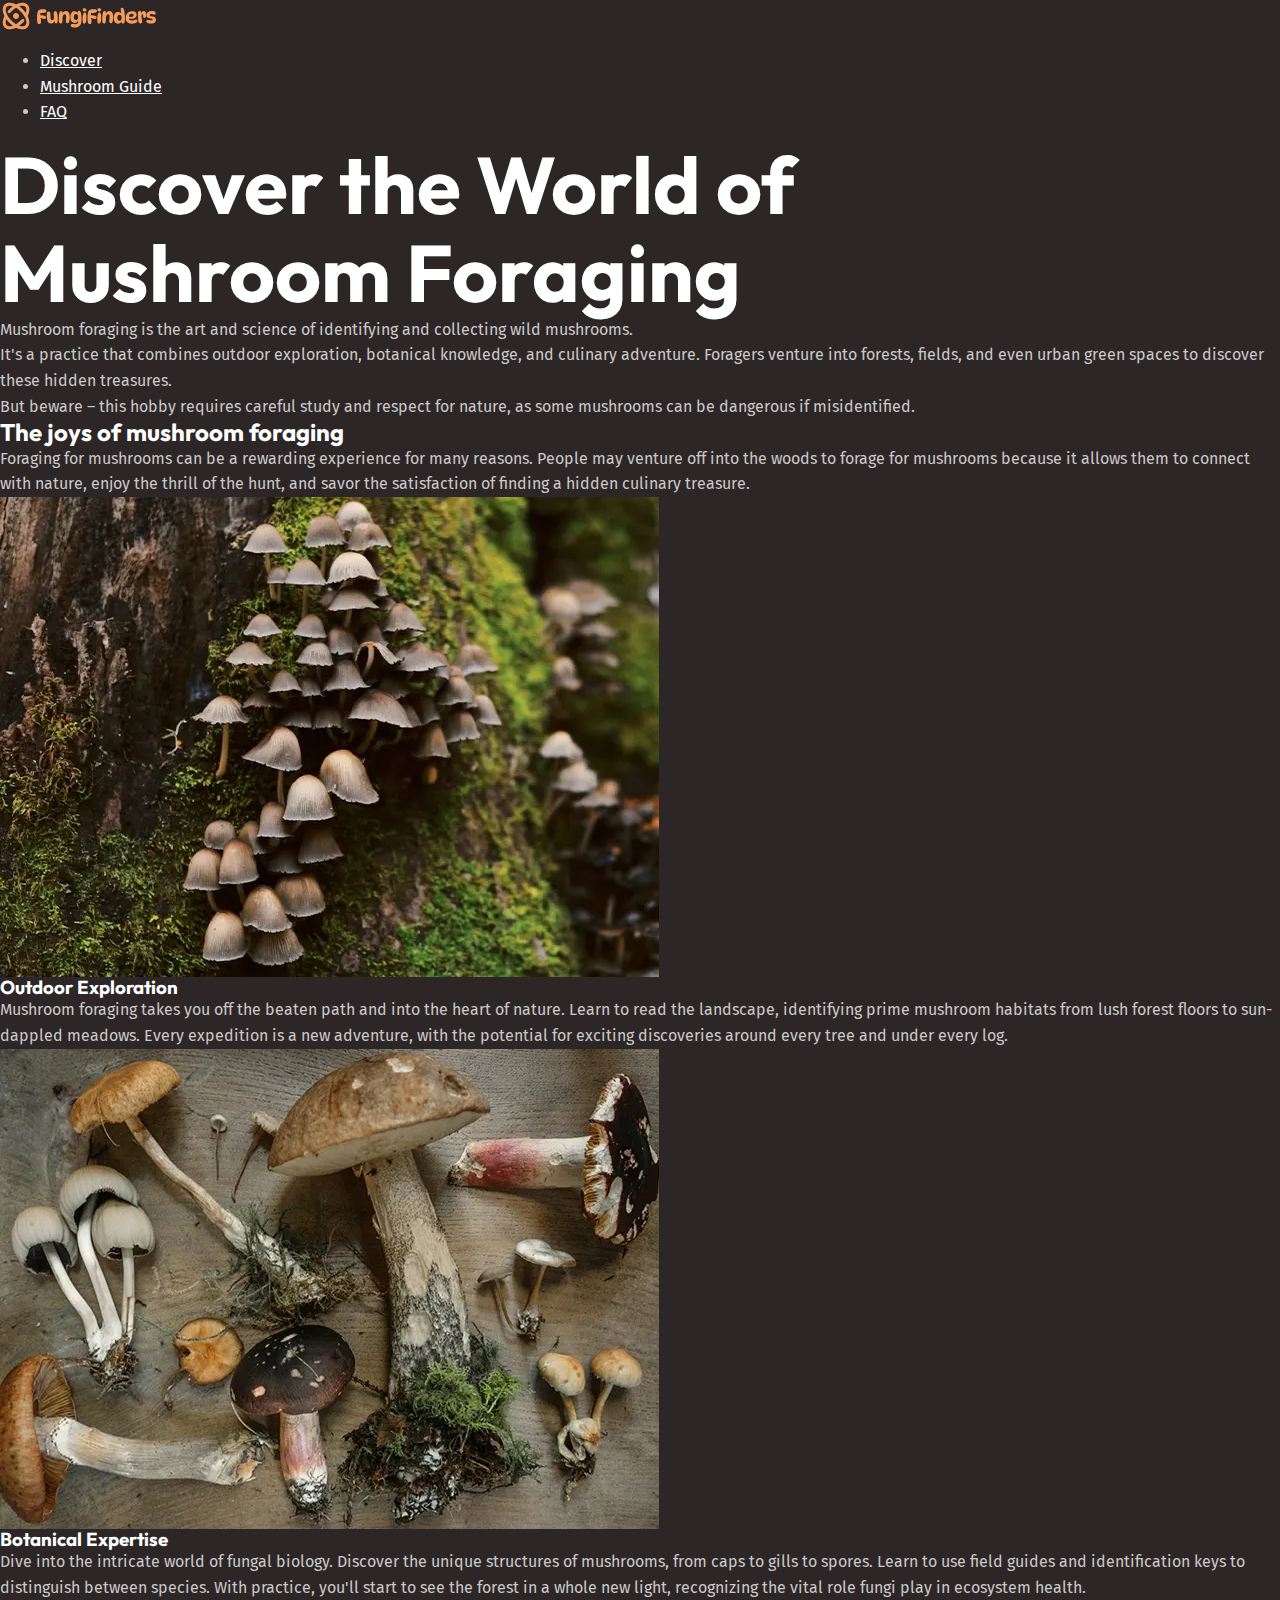
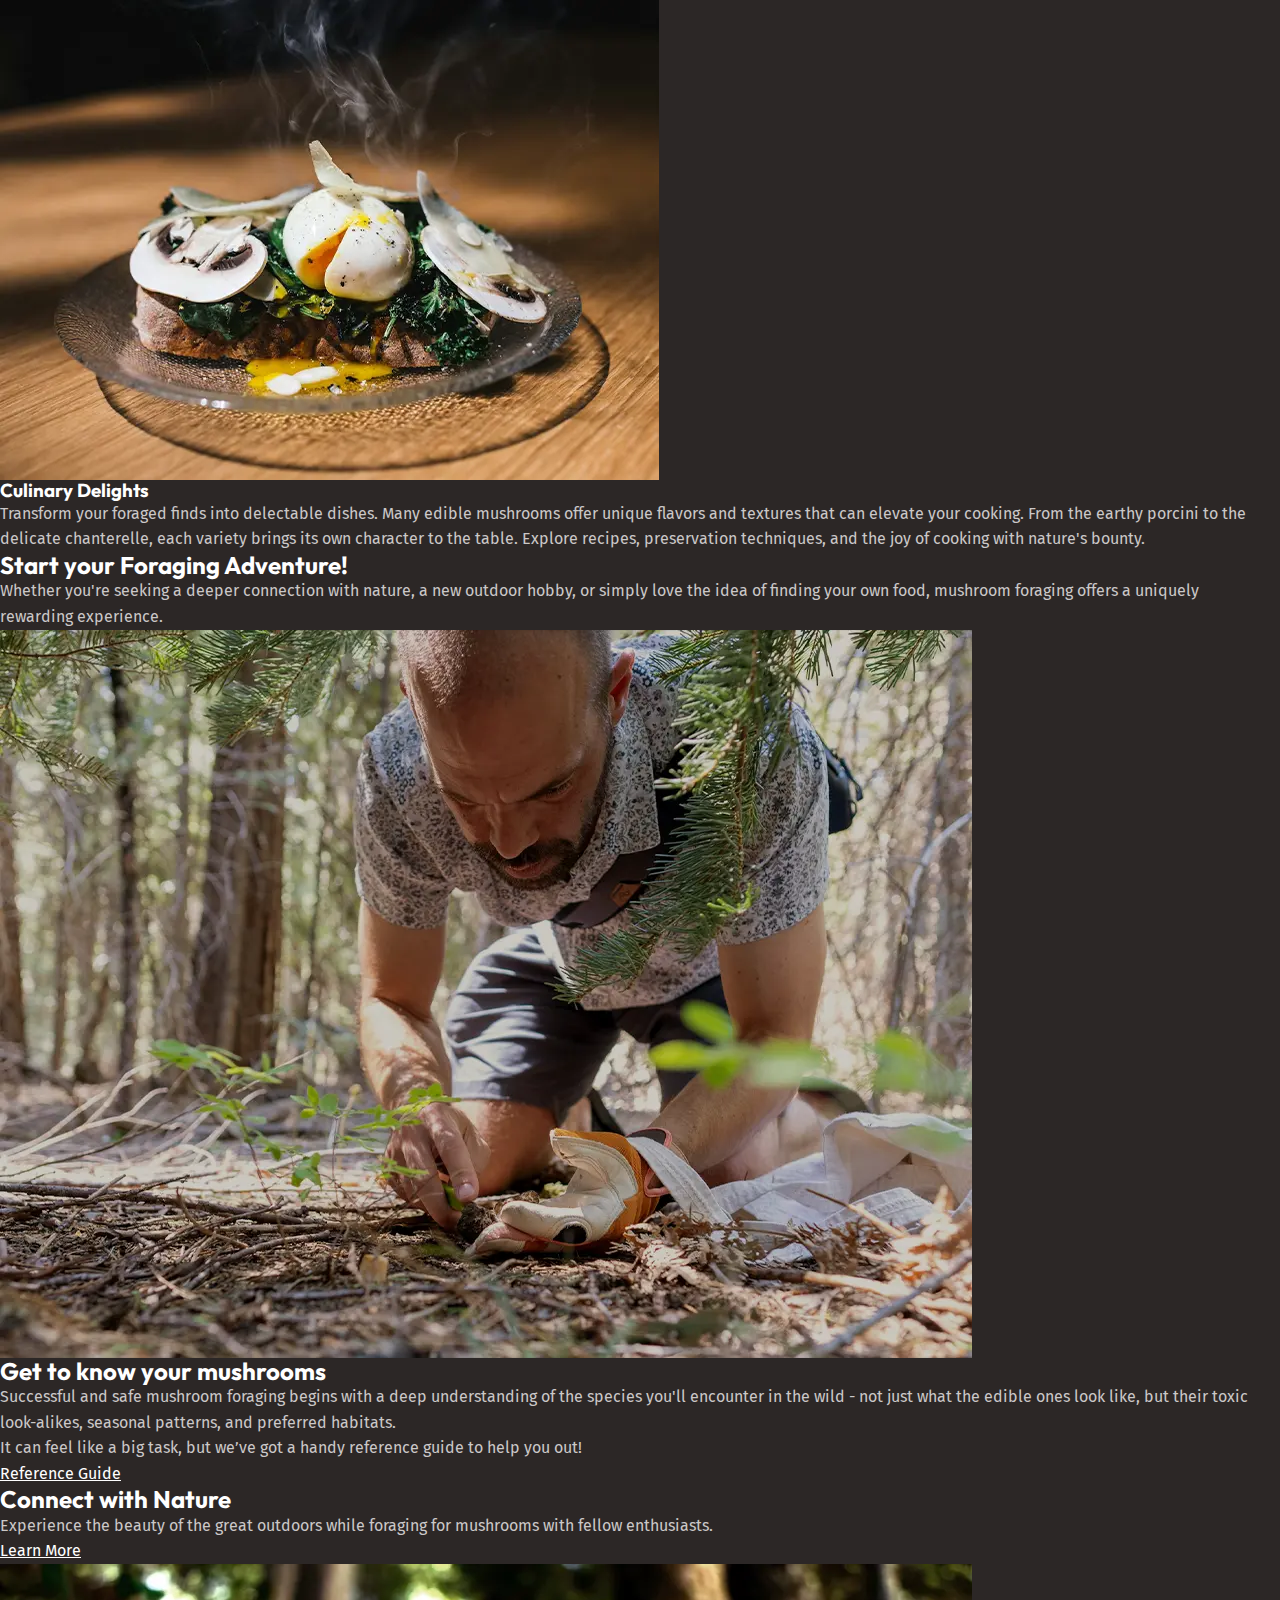
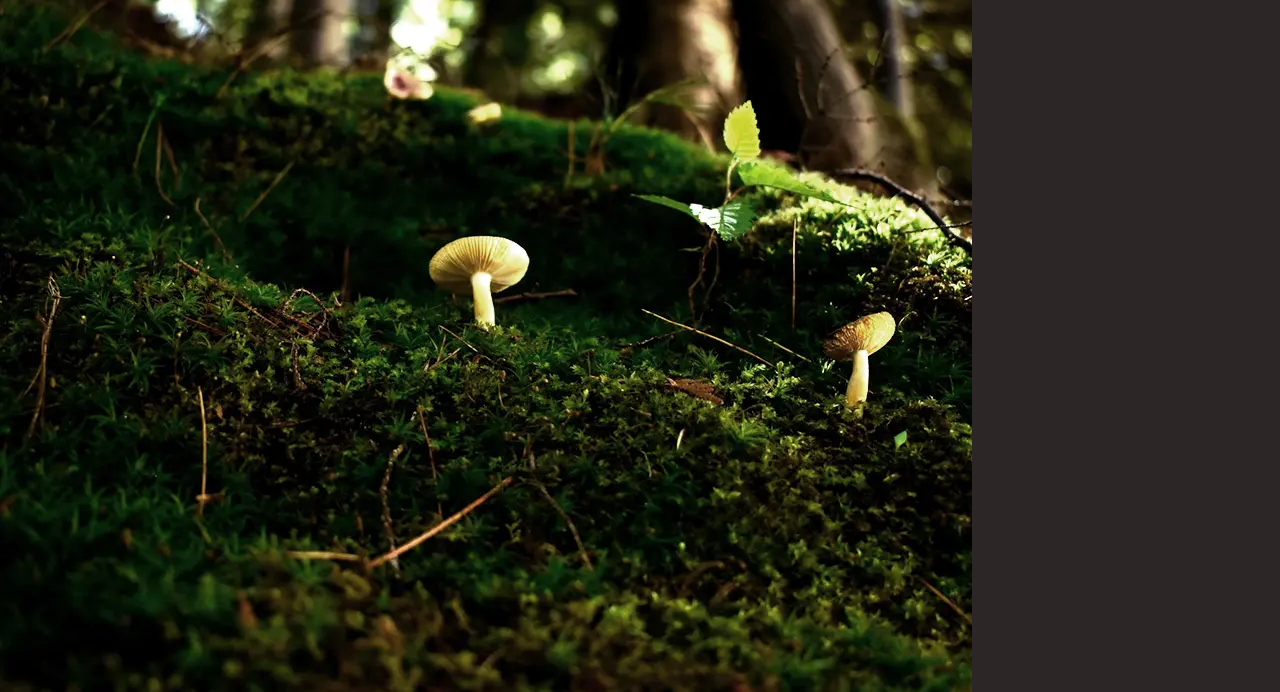
==== index.html @ eaf08861 "Finished the html for the landing page" ====
<!DOCTYPE html>
<html lang="en">
  <head>
    <meta charset="UTF-8" />
    <meta name="viewport" content="width=device-width, initial-scale=1.0" />
    <link rel="stylesheet" href="/style.css" />
    <link rel="preconnect" href="https://fonts.googleapis.com" />
    <link rel="preconnect" href="https://fonts.gstatic.com" crossorigin />
    <link
      href="https://fonts.googleapis.com/css2?family=Fira+Sans:wght@400;700&family=Outfit:wght@100..900&display=swap"
      rel="stylesheet"
    />
    <title>Fungi Finders</title>
  </head>
  <body>
    <header class="primary-header"></header>
    <img src="/assets/fungi-finders.svg" alt="" />
    <nav class="primary-nav">
      <ul>
        <li><a href="/">Discover</a></li>
        <li><a href="#">Mushroom Guide</a></li>
        <li><a href="#">FAQ</a></li>
      </ul>
    </nav>

    <main>
      <section class="hero">
        <h1>Discover the World of Mushroom Foraging</h1>
        <p>
          Mushroom foraging is the art and science of identifying and collecting
          wild mushrooms.
        </p>
        <p>
          It's a practice that combines outdoor exploration, botanical
          knowledge, and culinary adventure. Foragers venture into forests,
          fields, and even urban green spaces to discover these hidden
          treasures.
        </p>
        <p>
          But beware – this hobby requires careful study and respect for nature,
          as some mushrooms can be dangerous if misidentified.
        </p>
      </section>

      <section>
        <h2>The joys of mushroom foraging</h2>
        <p>
          Foraging for mushrooms can be a rewarding experience for many reasons.
          People may venture off into the woods to forage for mushrooms because
          it allows them to connect with nature, enjoy the thrill of the hunt,
          and savor the satisfaction of finding a hidden culinary treasure.
        </p>
        <div class="cards">
          <div class="card">
            <img
              src="/assets/outdoor-exploration.webp"
              alt="Group of mushrooms growing up on a three"
            />
            <h3>Outdoor Exploration</h3>
            <p>
              Mushroom foraging takes you off the beaten path and into the heart
              of nature. Learn to read the landscape, identifying prime mushroom
              habitats from lush forest floors to sun-dappled meadows. Every
              expedition is a new adventure, with the potential for exciting
              discoveries around every tree and under every log.
            </p>
          </div>
          <div class="card">
            <img
              src="/assets/botanical-expertise.webp"
              alt="Different type of mushrooms displayed on a desk"
            />
            <h3>Botanical Expertise</h3>
            <p>
              Dive into the intricate world of fungal biology. Discover the
              unique structures of mushrooms, from caps to gills to spores.
              Learn to use field guides and identification keys to distinguish
              between species. With practice, you'll start to see the forest in
              a whole new light, recognizing the vital role fungi play in
              ecosystem health.
            </p>
          </div>
          <div class="card">
            <img
              src="/assets/culinary-delight.webp"
              alt="Delicious looking dish cooked with some mushrooms"
            />
            <h3>Culinary Delights</h3>
            <p>
              Transform your foraged finds into delectable dishes. Many edible
              mushrooms offer unique flavors and textures that can elevate your
              cooking. From the earthy porcini to the delicate chanterelle, each
              variety brings its own character to the table. Explore recipes,
              preservation techniques, and the joy of cooking with nature's
              bounty.
            </p>
          </div>
        </div>
      </section>

      <section>
        <h2>Start your Foraging Adventure!</h2>
        <p>
          Whether you're seeking a deeper connection with nature, a new outdoor
          hobby, or simply love the idea of finding your own food, mushroom
          foraging offers a uniquely rewarding experience.
        </p>
      </section>

      <section>
        <div>
          <img
            src="/assets/get-to-know.webp"
            alt="Guy on his knees picking up a mushroom in the forest"
          />
        </div>

        <div>
          <h2>Get to know your mushrooms</h2>
          <p>
            Successful and safe mushroom foraging begins with a deep
            understanding of the species you'll encounter in the wild - not just
            what the edible ones look like, but their toxic look-alikes,
            seasonal patterns, and preferred habitats.
          </p>
          <p>
            It can feel like a big task, but we’ve got a handy reference guide
            to help you out!
          </p>
          <a class="button" href="">
            <span class="visually-hidden"
              >Learn more about wild mushrooms using our handy
            </span>
            Reference Guide
          </a>
        </div>
      </section>

      <section>
        <div>
          <h2>Connect with Nature</h2>
          <p>
            Experience the beauty of the great outdoors while foraging for
            mushrooms with fellow enthusiasts.
          </p>
          <a class="button" href=""
            >Learn More
            <span class="visually-hidden"
              >about different types of mushrooms using our mushroom
              guide.</span
            ></a
          >
        </div>

        <div>
          <img
            src="/assets/nature.webp"
            alt="White mushrooms growing up on a mossy forest floor"
          />
        </div>
      </section>

      <footer class="site-footer"></footer>
    </main>
  </body>
</html>
---- style.css ----
@layer reset {
  *,
  *::before,
  *::after {
    box-sizing: border-box;
  }

  /* https://kilianvalkhof.com/2022/css-html/your-css-reset-needs-text-size-adjust-probably/ */
  html {
    -moz-text-size-adjust: none;
    -webkit-text-size-adjust: none;
    text-size-adjust: none;
  }

  body,
  h1,
  h2,
  h3,
  h4,
  p,
  figure,
  blockquote,
  dl,
  dd {
    margin: 0;
  }

  /* https://www.scottohara.me/blog/2019/01/12/lists-and-safari.html */
  [role="list"] {
    list-style: none;
    margin: 0;
    padding: 0;
  }

  body {
    min-block-size: 100vh;
    line-height: 1.6;
  }

  h1,
  h2,
  h3,
  button,
  input,
  label {
    line-height: 1.1;
  }

  h1,
  h2,
  h3,
  h4 {
    text-wrap: balance;
  }

  p,
  li {
    text-wrap: pretty;
  }

  img,
  picture {
    max-inline-size: 100%;
    display: block;
  }

  input,
  button,
  textarea,
  select {
    font: inherit;
  }
}

@layer base {
  :root {
    --clr-white: hsl(0, 0%, 100%);
    --clr-gray-100: hsl(0, 2%, 79%);
    --clr-brand-400: hsl(25, 88%, 75%);
    --clr-brand-500: hsl(25, 88%, 66%);
    --clr-green-400: hsl(143, 19%, 49%);
    --clr-green-500: hsl(143, 38%, 37%);
    --clr-green-600: hsl(145, 29%, 19%);
    --clr-brown-500: hsl(10, 5%, 25%);
    --clr-brown-600: hsl(9, 7%, 21%);
    --clr-brown-700: hsl(9, 8%, 16%);
    --clr-brown-800: hsl(0, 6%, 15%);
    --clr-brown-900: hsl(0, 6%, 13%);

    --clr-orange-500: hsl(28, 43%, 28%);
    --clr-red-500: hsl(359, 34%, 24%);
    --clr-teal-500: hsl(186, 42%, 25%);

    --ff-heading: "Outfit", sans-serif;
    --ff-body: "Fira Sans", sans-serif;

    --fs-300: 0.875rem;
    --fs-400: 1rem;
    --fs-500: 1.125rem;
    --fs-600: 1.25rem;
    --fs-700: 1.5rem;
    --fs-800: 2rem;
    --fs-900: 3.75rem;
    --fs-1000: 3.75rem;

    @media (width > 760px) {
      --fs-300: 0.875rem;
      --fs-400: 1rem;
      --fs-500: 1.25rem;
      --fs-600: 1.5rem;
      --fs-700: 2rem;
      --fs-800: 3rem;
      --fs-900: 5rem;
      --fs-1000: 7.5rem;
    }
  }

  :root {
    /* primitives here */
    --text-main: var(--clr-gray-100);
    --text-high-contrast: var(--clr-white);
    --text-brand: var(--clr-brand-500);
    --text-brand-light: var(--clr-brand-400);

    --background-accent-light: var(--clr-green-400);
    --background-accent-main: var(--clr-green-500);
    --background-accent-dark: var(--clr-green-600);

    --background-extra-light: var(--clr-brown-500);
    --background-light: var(--clr-brown-600);
    --background-main: var(--clr-brown-700);
    --background-dark: var(--clr-brown-800);
    --background-extra-dark: var(--clr-brown-900);

    --font-size-heading-sm: var(--fs-700);
    --font-size-heading-regular: var(--fs-800);
    --font-size-heading-lg: var(--fs-900);
    --font-size-heading-xl: var(--fs-1000);

    --font-size-sm: var(--fs-300);
    --font-size-regular: var(--fs-400);
    --font-size-md: var(--fs-500);
    --font-size-lg: var(--fs-600);

    --border-radius-1: 0.25rem;
    --border-radius-2: 0.5rem;
    --border-radius-3: 0.75rem;
  }

  html {
    font-family: var(--ff-body);
    line-height: 1.6;
  }

  body {
    font-size: var(--font-size-regular);
    color: var(--text-main);
    background-color: var(--background-main);
  }

  h1,
  h2,
  h3,
  h4 {
    font-family: var(--ff-heading);
    color: var(--text-high-contrast);
  }
  h1 {
    font-size: var(--font-size-heading-lg);
  }

  a {
    color: var(--text-high-contrast);
  }

  a:hover,
  a:focus-visible {
    color: var(--text-brand-light);
  }
}

@layer utilities {
  .visually-hidden {
    clip: rect(0 0 0 0);
    clip-path: inset(50%);
    height: 1px;
    overflow: hidden;
    position: absolute;
    white-space: nowrap;
    width: 1px;
  }
}
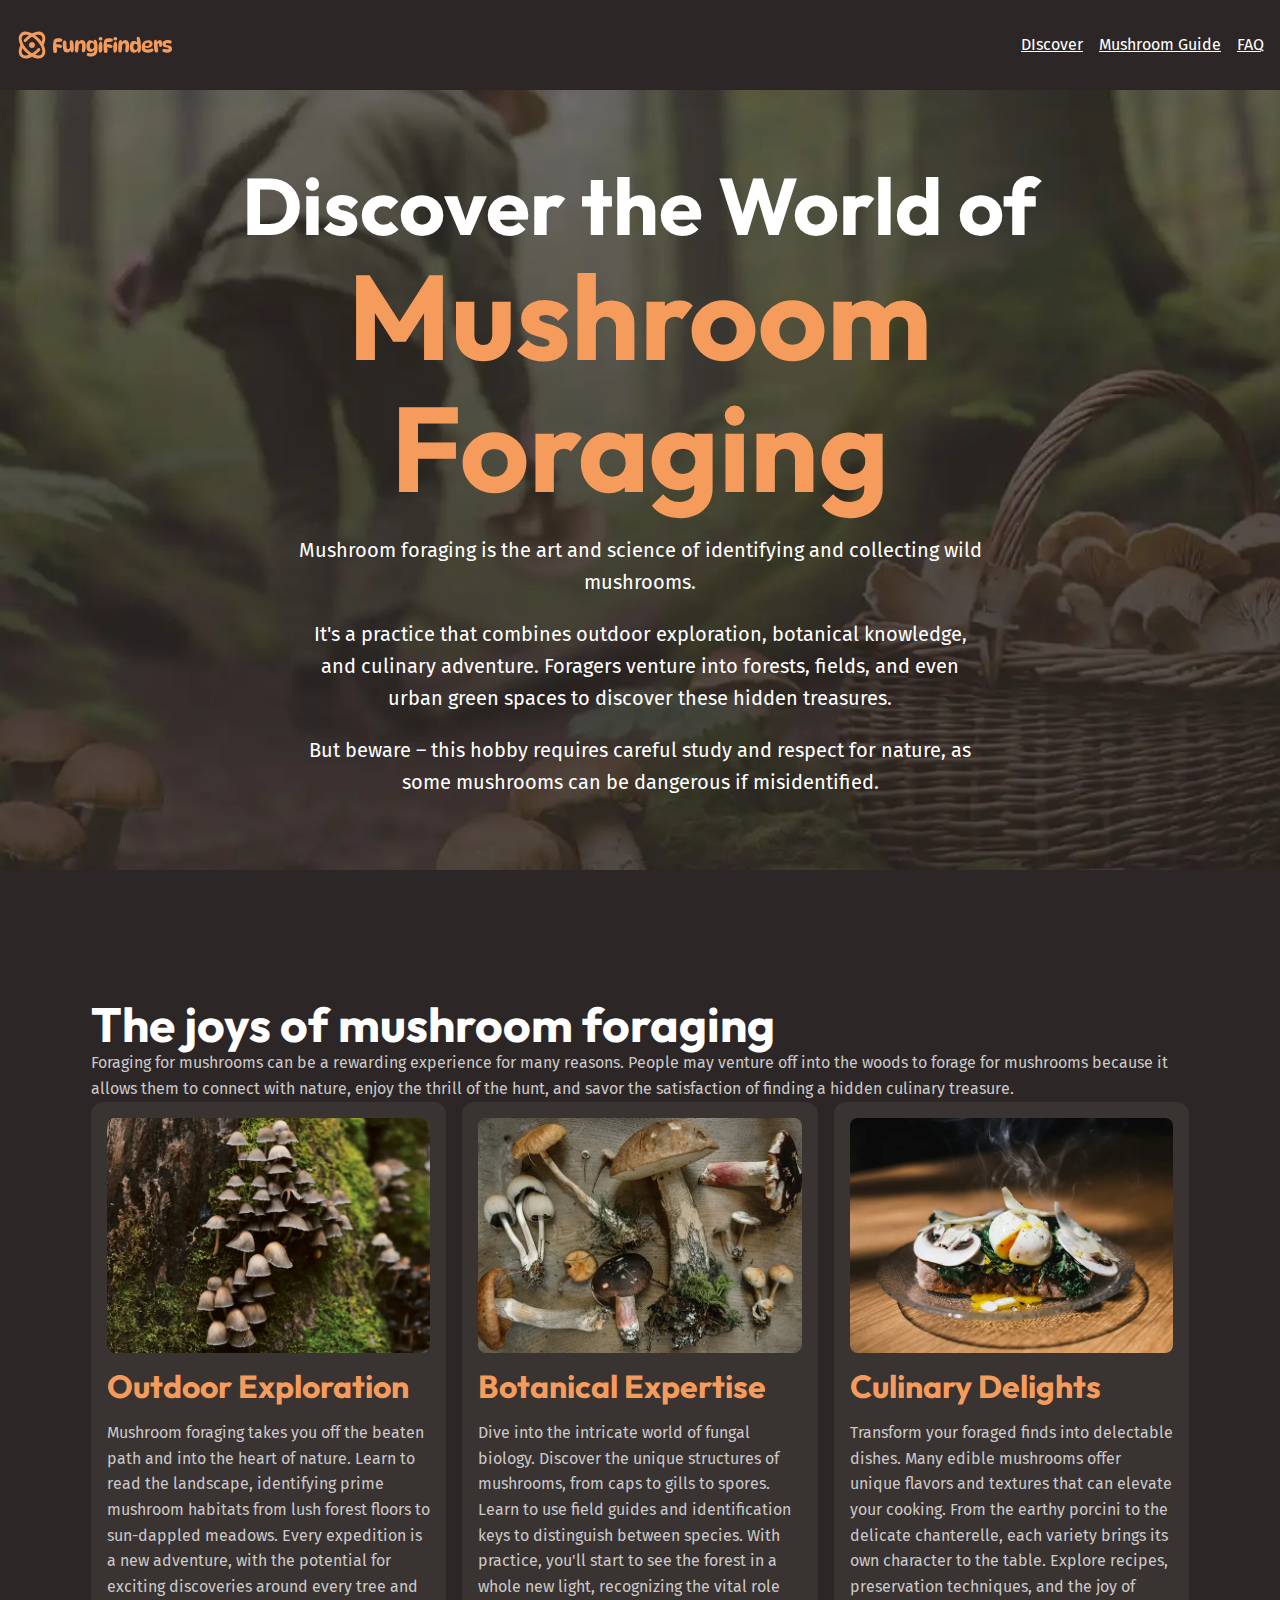
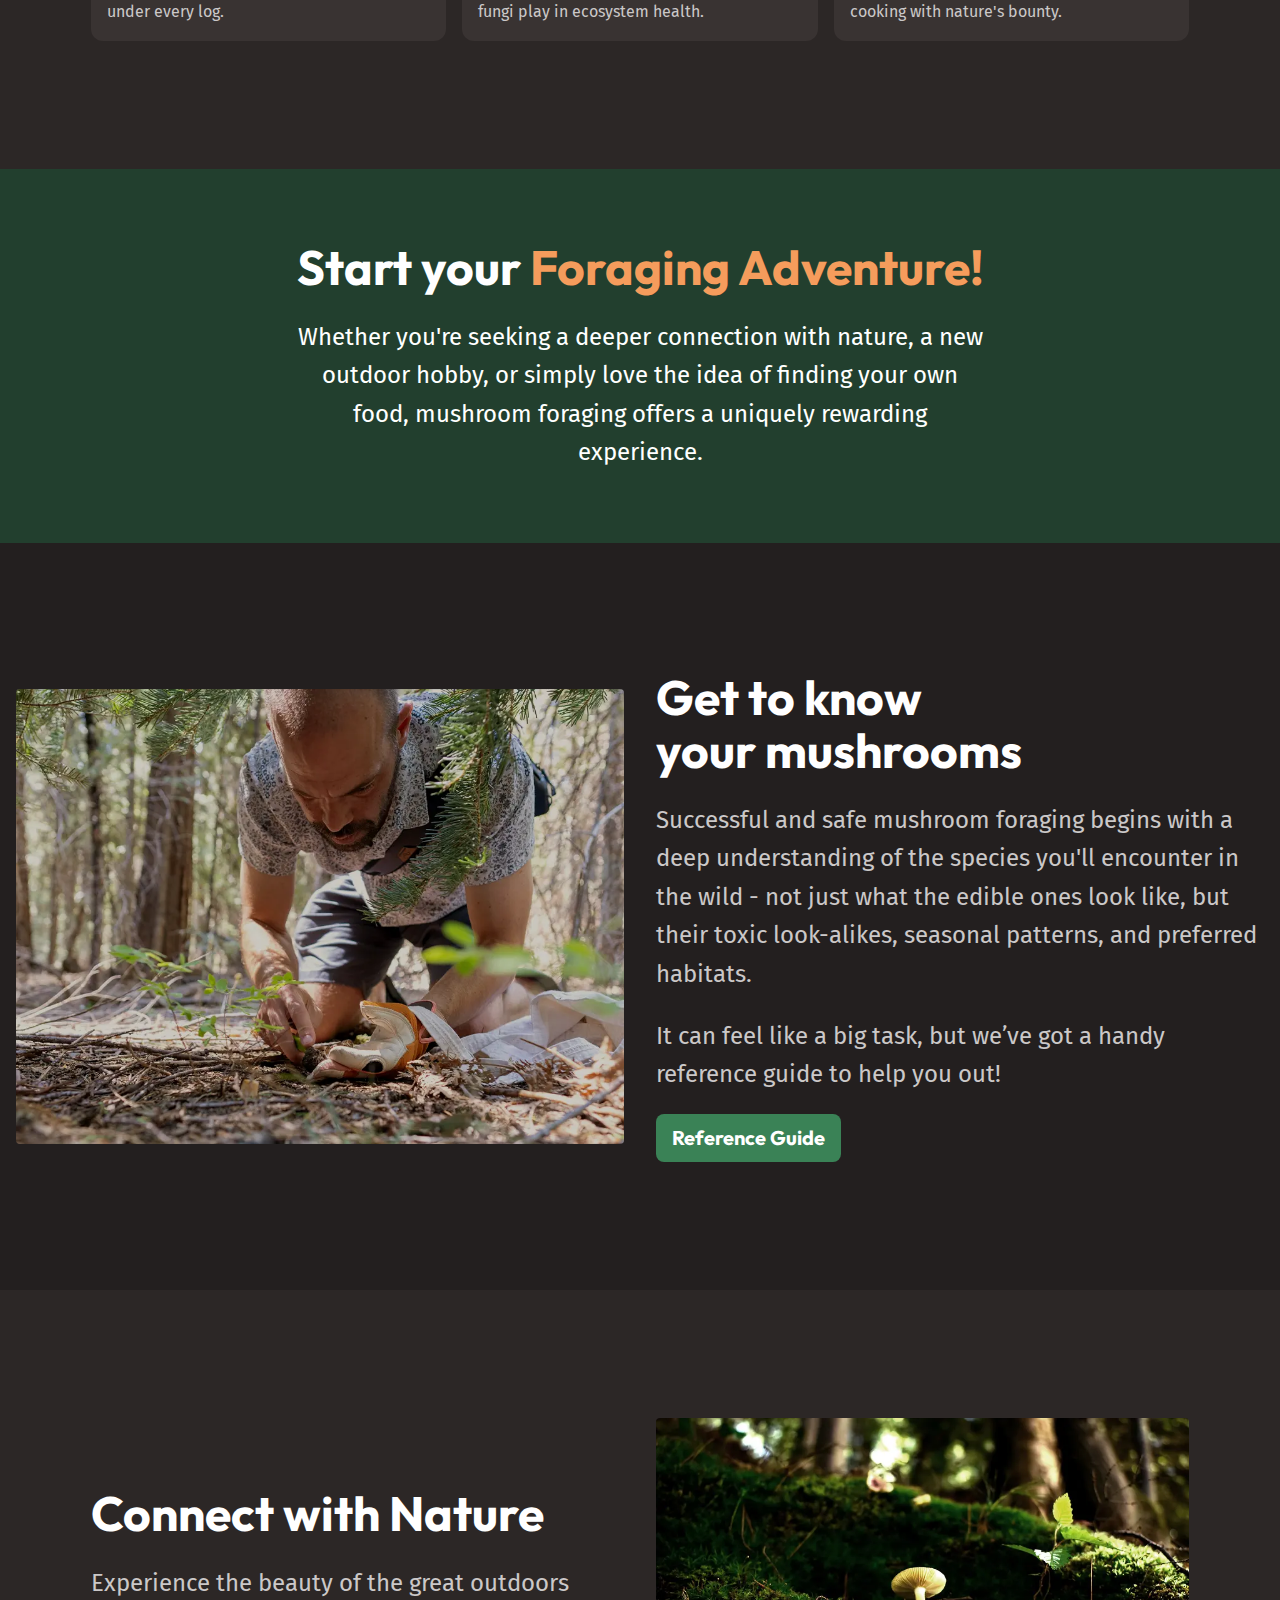
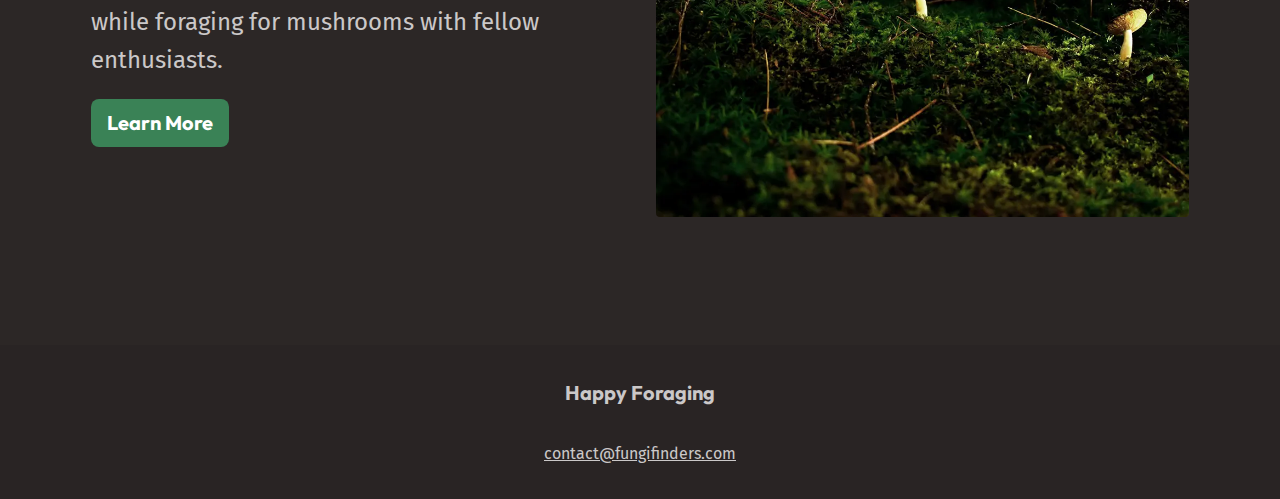
==== commit bb086c31: "Finished page one with style" ====
--- a/index.html
+++ b/index.html
@@ -13,154 +13,191 @@
     <title>Fungi Finders</title>
   </head>
   <body>
-    <header class="primary-header"></header>
-    <img src="/assets/fungi-finders.svg" alt="" />
-    <nav class="primary-nav">
-      <ul>
-        <li><a href="/">Discover</a></li>
-        <li><a href="#">Mushroom Guide</a></li>
-        <li><a href="#">FAQ</a></li>
-      </ul>
-    </nav>
+    <header class="primary-header">
+      <div class="wrapper" data-type="wide">
+        <div class="site-header__inner">
+          <img src="/assets/fungi-finders.svg" alt="" />
+          <nav class="primary-nav">
+            <ul>
+              <li><a href="/">DIscover</a></li>
+              <li><a href="#">Mushroom Guide</a></li>
+              <li><a href="#">FAQ</a></li>
+            </ul>
+          </nav>
+        </div>
+      </div>
+    </header>
 
     <main>
-      <section class="hero">
-        <h1>Discover the World of Mushroom Foraging</h1>
-        <p>
-          Mushroom foraging is the art and science of identifying and collecting
-          wild mushrooms.
-        </p>
-        <p>
-          It's a practice that combines outdoor exploration, botanical
-          knowledge, and culinary adventure. Foragers venture into forests,
-          fields, and even urban green spaces to discover these hidden
-          treasures.
-        </p>
-        <p>
-          But beware – this hobby requires careful study and respect for nature,
-          as some mushrooms can be dangerous if misidentified.
-        </p>
-      </section>
-
-      <section>
-        <h2>The joys of mushroom foraging</h2>
-        <p>
-          Foraging for mushrooms can be a rewarding experience for many reasons.
-          People may venture off into the woods to forage for mushrooms because
-          it allows them to connect with nature, enjoy the thrill of the hunt,
-          and savor the satisfaction of finding a hidden culinary treasure.
-        </p>
-        <div class="cards">
-          <div class="card">
-            <img
-              src="/assets/outdoor-exploration.webp"
-              alt="Group of mushrooms growing up on a three"
-            />
-            <h3>Outdoor Exploration</h3>
-            <p>
-              Mushroom foraging takes you off the beaten path and into the heart
-              of nature. Learn to read the landscape, identifying prime mushroom
-              habitats from lush forest floors to sun-dappled meadows. Every
-              expedition is a new adventure, with the potential for exciting
-              discoveries around every tree and under every log.
-            </p>
-          </div>
-          <div class="card">
-            <img
-              src="/assets/botanical-expertise.webp"
-              alt="Different type of mushrooms displayed on a desk"
-            />
-            <h3>Botanical Expertise</h3>
-            <p>
-              Dive into the intricate world of fungal biology. Discover the
-              unique structures of mushrooms, from caps to gills to spores.
-              Learn to use field guides and identification keys to distinguish
-              between species. With practice, you'll start to see the forest in
-              a whole new light, recognizing the vital role fungi play in
-              ecosystem health.
-            </p>
-          </div>
-          <div class="card">
-            <img
-              src="/assets/culinary-delight.webp"
-              alt="Delicious looking dish cooked with some mushrooms"
-            />
-            <h3>Culinary Delights</h3>
-            <p>
-              Transform your foraged finds into delectable dishes. Many edible
-              mushrooms offer unique flavors and textures that can elevate your
-              cooking. From the earthy porcini to the delicate chanterelle, each
-              variety brings its own character to the table. Explore recipes,
-              preservation techniques, and the joy of cooking with nature's
-              bounty.
-            </p>
-          </div>
-        </div>
-      </section>
-
-      <section>
-        <h2>Start your Foraging Adventure!</h2>
-        <p>
-          Whether you're seeking a deeper connection with nature, a new outdoor
-          hobby, or simply love the idea of finding your own food, mushroom
-          foraging offers a uniquely rewarding experience.
-        </p>
-      </section>
-
-      <section>
-        <div>
-          <img
-            src="/assets/get-to-know.webp"
-            alt="Guy on his knees picking up a mushroom in the forest"
-          />
-        </div>
-
-        <div>
-          <h2>Get to know your mushrooms</h2>
+      <section class="hero flow section" data-padding="compact">
+        <div class="wrapper">
+          <h1 class="hero__title">
+            Discover the World of <span>Mushroom Foraging</span>
+          </h1>
+        </div>
+        <div class="wrapper" data-type="narrow">
+          <div class="flow">
+            <p>
+              Mushroom foraging is the art and science of identifying and
+              collecting wild mushrooms.
+            </p>
+            <p>
+              It's a practice that combines outdoor exploration, botanical
+              knowledge, and culinary adventure. Foragers venture into forests,
+              fields, and even urban green spaces to discover these hidden
+              treasures.
+            </p>
+            <p>
+              But beware – this hobby requires careful study and respect for
+              nature, as some mushrooms can be dangerous if misidentified.
+            </p>
+          </div>
+        </div>
+      </section>
+
+      <section class="section">
+        <div class="wrapper">
+          <h2 class="section-heading">The joys of mushroom foraging</h2>
           <p>
-            Successful and safe mushroom foraging begins with a deep
-            understanding of the species you'll encounter in the wild - not just
-            what the edible ones look like, but their toxic look-alikes,
-            seasonal patterns, and preferred habitats.
+            Foraging for mushrooms can be a rewarding experience for many
+            reasons. People may venture off into the woods to forage for
+            mushrooms because it allows them to connect with nature, enjoy the
+            thrill of the hunt, and savor the satisfaction of finding a hidden
+            culinary treasure.
           </p>
-          <p>
-            It can feel like a big task, but we’ve got a handy reference guide
-            to help you out!
-          </p>
-          <a class="button" href="">
-            <span class="visually-hidden"
-              >Learn more about wild mushrooms using our handy
-            </span>
-            Reference Guide
-          </a>
-        </div>
-      </section>
-
-      <section>
-        <div>
-          <h2>Connect with Nature</h2>
-          <p>
-            Experience the beauty of the great outdoors while foraging for
-            mushrooms with fellow enthusiasts.
-          </p>
-          <a class="button" href=""
-            >Learn More
-            <span class="visually-hidden"
-              >about different types of mushrooms using our mushroom
-              guide.</span
-            ></a
-          >
-        </div>
-
-        <div>
-          <img
-            src="/assets/nature.webp"
-            alt="White mushrooms growing up on a mossy forest floor"
-          />
-        </div>
-      </section>
-
-      <footer class="site-footer"></footer>
+
+          <div class="equal-columns">
+            <div class="card">
+              <img
+                src="/assets/outdoor-exploration.webp"
+                alt="Group of mushrooms growing up on a three"
+              />
+              <h3 class="card__title">Outdoor Exploration</h3>
+              <p>
+                Mushroom foraging takes you off the beaten path and into the
+                heart of nature. Learn to read the landscape, identifying prime
+                mushroom habitats from lush forest floors to sun-dappled
+                meadows. Every expedition is a new adventure, with the potential
+                for exciting discoveries around every tree and under every log.
+              </p>
+            </div>
+            <div class="card">
+              <img
+                src="/assets/botanical-expertise.webp"
+                alt="Different type of mushrooms displayed on a desk"
+              />
+              <h3 class="card__title">Botanical Expertise</h3>
+              <p>
+                Dive into the intricate world of fungal biology. Discover the
+                unique structures of mushrooms, from caps to gills to spores.
+                Learn to use field guides and identification keys to distinguish
+                between species. With practice, you'll start to see the forest
+                in a whole new light, recognizing the vital role fungi play in
+                ecosystem health.
+              </p>
+            </div>
+            <div class="card">
+              <img
+                src="/assets/culinary-delight.webp"
+                alt="Delicious looking dish cooked with some mushrooms"
+              />
+              <h3 class="card__title">Culinary Delights</h3>
+              <p>
+                Transform your foraged finds into delectable dishes. Many edible
+                mushrooms offer unique flavors and textures that can elevate
+                your cooking. From the earthy porcini to the delicate
+                chanterelle, each variety brings its own character to the table.
+                Explore recipes, preservation techniques, and the joy of cooking
+                with nature's bounty.
+              </p>
+            </div>
+          </div>
+        </div>
+      </section>
+
+      <section
+        class="section background-accent text-center"
+        data-padding="compact"
+      >
+        <div class="wrapper" data-type="narrow">
+          <div class="flow font-size-lg text-high-contrast">
+            <h2 class="section-heading">
+              Start your <span class="text-brand"> Foraging Adventure!</span>
+            </h2>
+            <p>
+              Whether you're seeking a deeper connection with nature, a new
+              outdoor hobby, or simply love the idea of finding your own food,
+              mushroom foraging offers a uniquely rewarding experience.
+            </p>
+          </div>
+        </div>
+      </section>
+
+      <section class="section background-extra-dark">
+        <div class="wrapper" data-type="wide">
+          <div class="equal-columns" data-gap="large" data-alignment="centered">
+            <div>
+              <img
+                src="/assets/get-to-know.webp"
+                alt="Guy on his knees picking up a mushroom in the forest"
+              />
+            </div>
+
+            <div class="flow font-size-lg">
+              <h2 class="section-heading">Get to know your mushrooms</h2>
+              <p>
+                Successful and safe mushroom foraging begins with a deep
+                understanding of the species you'll encounter in the wild - not
+                just what the edible ones look like, but their toxic
+                look-alikes, seasonal patterns, and preferred habitats.
+              </p>
+              <p>
+                It can feel like a big task, but we’ve got a handy reference
+                guide to help you out!
+              </p>
+              <a class="button" href="">
+                <span class="visually-hidden"
+                  >Learn more about wild mushrooms using our handy
+                </span>
+                Reference Guide
+              </a>
+            </div>
+          </div>
+        </div>
+      </section>
+
+      <section class="section">
+        <div class="wrapper">
+          <div class="equal-columns" data-gap="large" data-alignment="centered">
+            <div class="flow font-size-lg">
+              <h2 class="section-heading">Connect with Nature</h2>
+              <p>
+                Experience the beauty of the great outdoors while foraging for
+                mushrooms with fellow enthusiasts.
+              </p>
+              <a class="button" href=""
+                >Learn More
+                <span class="visually-hidden"
+                  >about different types of mushrooms using our mushroom
+                  guide.</span
+                ></a
+              >
+            </div>
+
+            <div>
+              <img
+                src="/assets/nature.webp"
+                alt="White mushrooms growing up on a mossy forest floor"
+              />
+            </div>
+          </div>
+        </div>
+      </section>
+
+      <footer class="site-footer">
+        <p class="site-footer__title">Happy Foraging</p>
+        <a href="mailto:contact@fungifinders.com">contact@fungifinders.com</a>
+      </footer>
     </main>
   </body>
 </html>
--- a/style.css
+++ b/style.css
@@ -51,11 +51,6 @@
   h3,
   h4 {
     text-wrap: balance;
-  }
-
-  p,
-  li {
-    text-wrap: pretty;
   }
 
   img,
@@ -177,6 +172,161 @@
   a:focus-visible {
     color: var(--text-brand-light);
   }
+
+  img {
+    border-radius: var(--border-radius-1);
+  }
+}
+
+@layer layout {
+  .flow * + * {
+    margin-top: var(--flow-spacer, 1em);
+  }
+
+  .grid-flow {
+    display: grid;
+    gap: var(--grid-flow-gap, 1rem);
+  }
+
+  .equal-columns {
+    display: grid;
+    gap: var(--equal-columns-gap, 1rem);
+    align-items: var(--equal-colums-vertical-alignment, stretch);
+
+    @media (width > 760px) {
+      grid-auto-flow: column;
+      grid-auto-columns: 1fr;
+
+      &[data-gap="large"] {
+        --equal-columns-gap: 2rem;
+      }
+
+      &[data-alignment="centered"] {
+        --equal-colums-vertical-alignment: center;
+      }
+    }
+  }
+
+  .section {
+    padding-block: 3.75rem;
+
+    @media (min-width: 760px) {
+      padding-block: 8rem;
+
+      &[data-padding="compact"] {
+        padding-block: 4.5rem;
+      }
+    }
+  }
+
+  .wrapper {
+    --wrapper-max-width: 1130px;
+    --wrapper-padding: 1rem;
+
+    max-width: var(--wrapper-max-width);
+    margin-inline: auto;
+    padding-inline: var(--wrapper-padding);
+  }
+
+  .wrapper[data-type="narrow"] {
+    --wrapper-max-width: 720px;
+  }
+
+  .wrapper[data-type="wide"] {
+    --wrapper-max-width: 1330px;
+  }
+}
+
+@layer components {
+  .primary-header {
+    padding-block: 1rem;
+  }
+
+  .site-header__inner {
+    display: flex;
+    flex-wrap: wrap;
+    justify-content: space-between;
+  }
+
+  .primary-nav {
+    ul {
+      display: flex;
+      flex-wrap: wrap;
+      gap: 1rem;
+      list-style: none;
+    }
+  }
+
+  .hero {
+    text-align: center;
+    font-size: var(--font-size-md);
+    color: var(--text-high-contrast);
+    background-image: url(/assets/hero.webp);
+    background-size: cover;
+    background-position: center;
+  }
+
+  .hero__title {
+    font-size: var(--font-size-heading-lg);
+
+    span {
+      font-size: var(--font-size-heading-xl);
+      color: var(--text-brand);
+      display: block;
+    }
+  }
+
+  .card {
+    display: grid;
+    gap: var(--card-gap, 1rem);
+    padding: 1rem;
+    background-color: var(--background-light);
+    border-radius: var(--border-radius-3);
+
+    img {
+      border-radius: var(--border-radius-2);
+    }
+  }
+
+  .card__title {
+    font-size: var(--card-title-font-size, var(--font-size-heading-sm));
+    color: var(--card-title-color, var(--text-brand));
+  }
+
+  .button {
+    display: inline-flex;
+    text-decoration: none;
+    cursor: pointer;
+    padding: 0.5rem 1rem;
+    background-color: var(--background-accent-main);
+    font-family: var(--ff-heading);
+    font-size: var(--font-size-md);
+    font-weight: 700;
+    border-radius: var(--border-radius-2);
+  }
+
+  .site-footer {
+    display: grid;
+    gap: 2rem;
+    text-align: center;
+    padding-block: 2rem;
+    background-color: var(--background-dark);
+
+    a {
+      color: var(--text-main);
+    }
+
+    a:hover,
+    a:focus-visible {
+      color: var(--text-brand-light);
+    }
+  }
+
+  .site-footer__title {
+    font-size: var(--font-size-md);
+    font-family: var(--ff-heading);
+    font-weight: 700;
+  }
 }
 
 @layer utilities {
@@ -189,4 +339,51 @@
     white-space: nowrap;
     width: 1px;
   }
-}
+
+  .text-center {
+    text-align: center;
+  }
+  .text-brand {
+    color: var(--text-brand);
+  }
+  .text-high-contrast {
+    color: var(--text-high-contrast);
+  }
+
+  .section-heading {
+    font-size: var(--font-size-heading-regular);
+  }
+
+  .background-base {
+    background-color: var(--background-base);
+  }
+  .background-light {
+    background-color: var(--background-light);
+  }
+  .background-extra-light {
+    background-color: var(--background-extra-light);
+  }
+  .background-dark {
+    background-color: var(--background-dark);
+  }
+  .background-extra-dark {
+    background-color: var(--background-extra-dark);
+  }
+
+  .background-accent {
+    background-color: var(--background-accent-dark);
+  }
+
+  .font-size-sm {
+    font-size: var(--font-size-sm);
+  }
+  .font-size-regular {
+    font-size: var(--font-size-regular);
+  }
+  .font-size-md {
+    font-size: var(--font-size-md);
+  }
+  .font-size-lg {
+    font-size: var(--font-size-lg);
+  }
+}
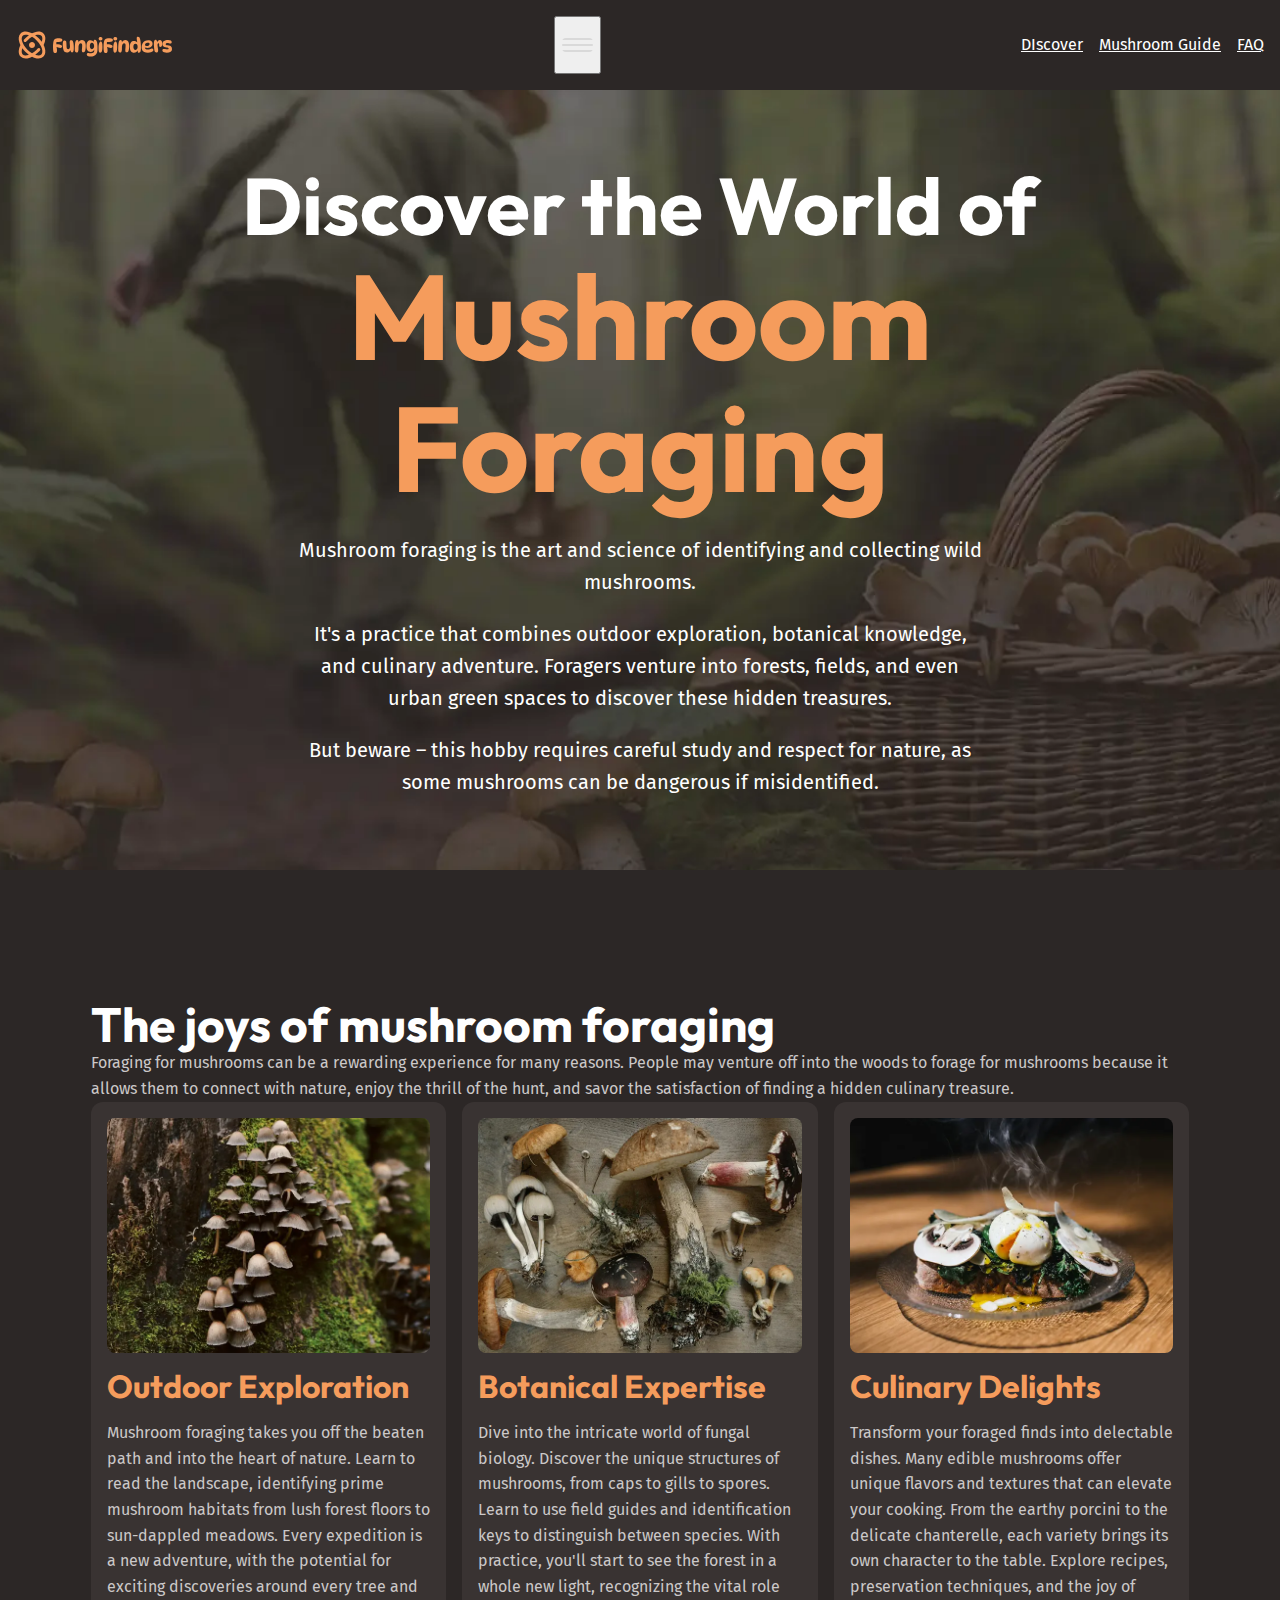
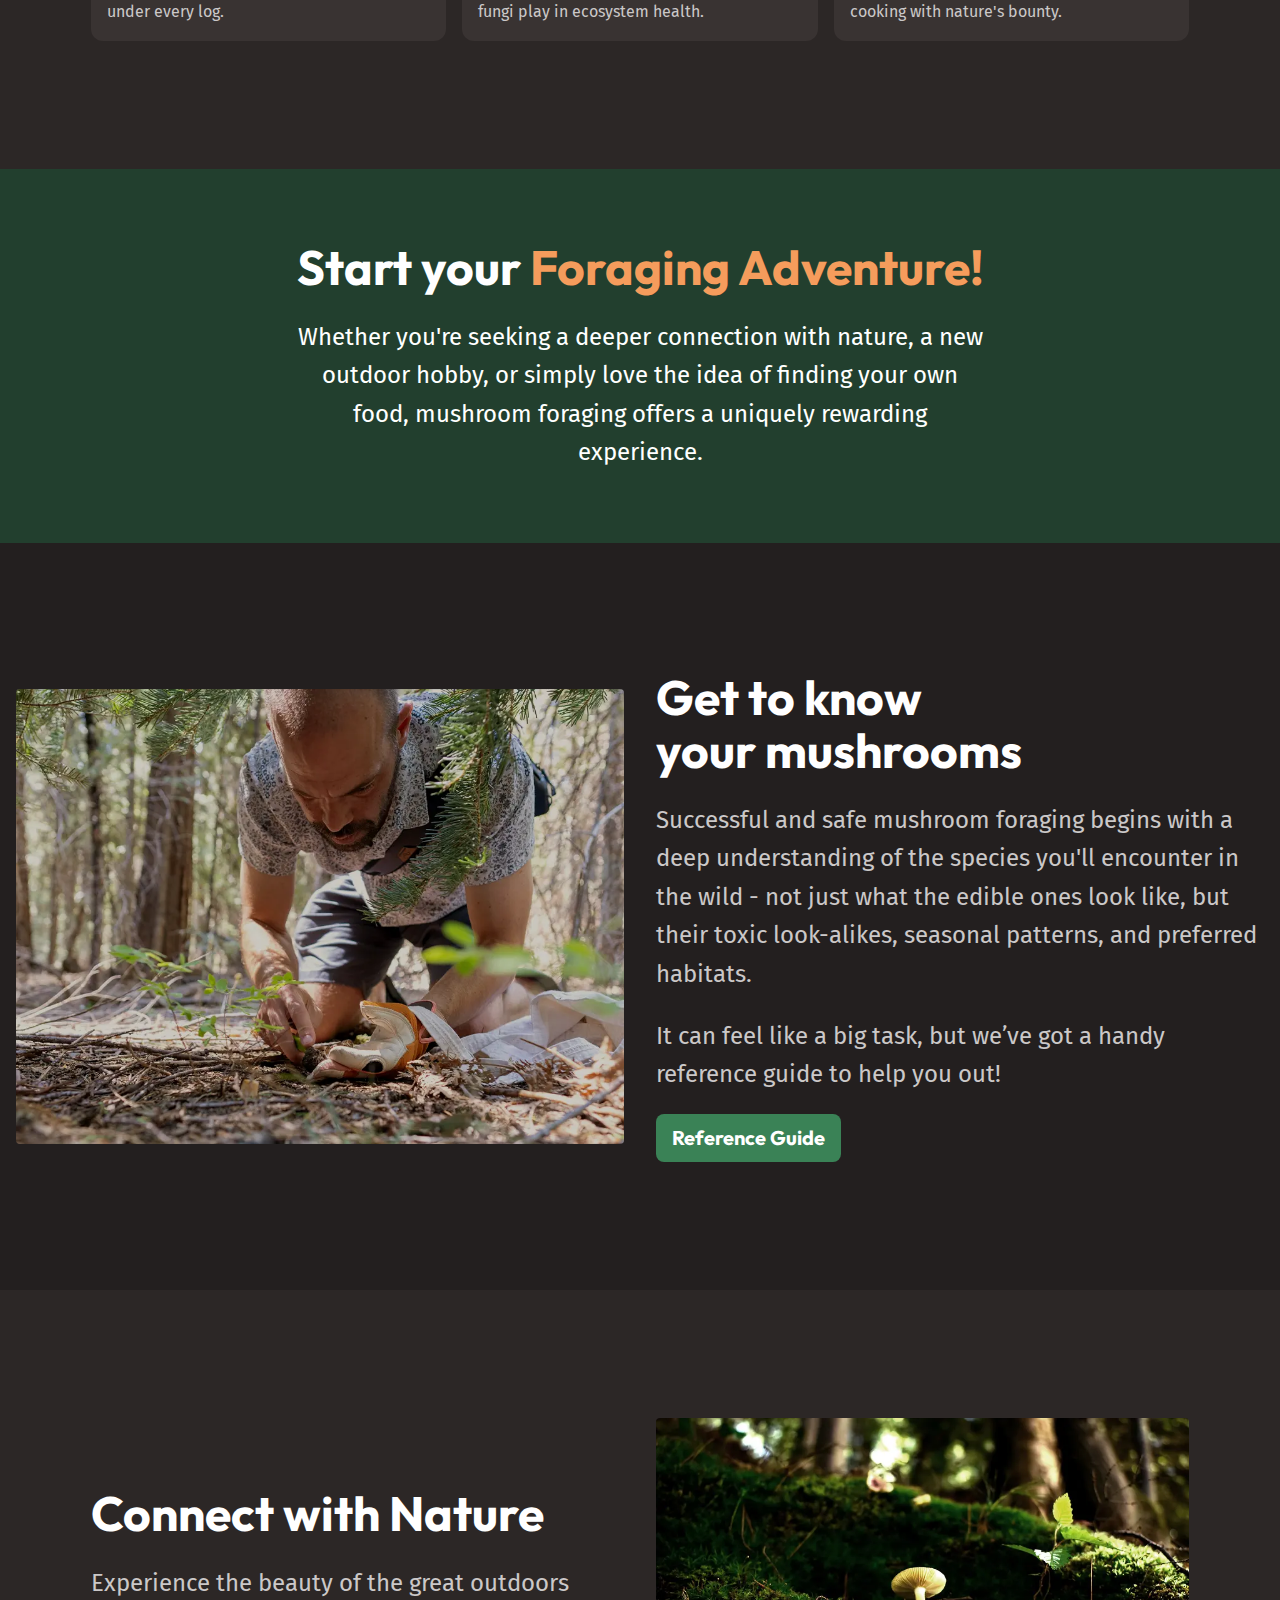
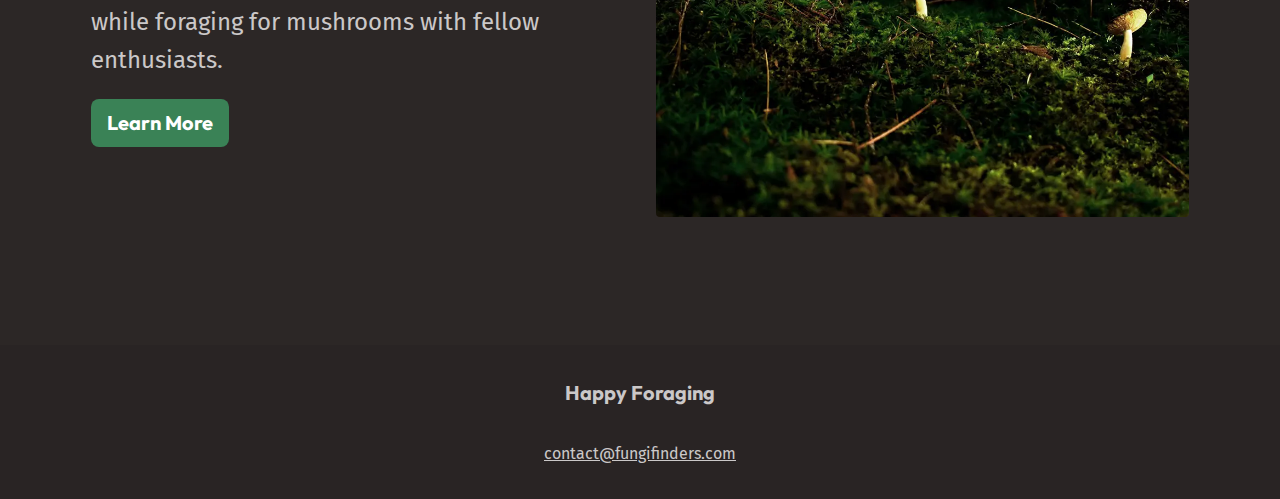
==== commit 67b0334a: "added hamburger menu" ====
--- a/index.html
+++ b/index.html
@@ -17,7 +17,11 @@
       <div class="wrapper" data-type="wide">
         <div class="site-header__inner">
           <img src="/assets/fungi-finders.svg" alt="" />
-          <nav class="primary-nav">
+          <button aria-controls="primary-nav" aria-expanded="false">
+            <span class="visually-hidden">Menu</span>
+            <img src="/assets/hamburger.svg" alt="" />
+          </button>
+          <nav id="primary-nav " class="primary-nav">
             <ul>
               <li><a href="/">DIscover</a></li>
               <li><a href="#">Mushroom Guide</a></li>
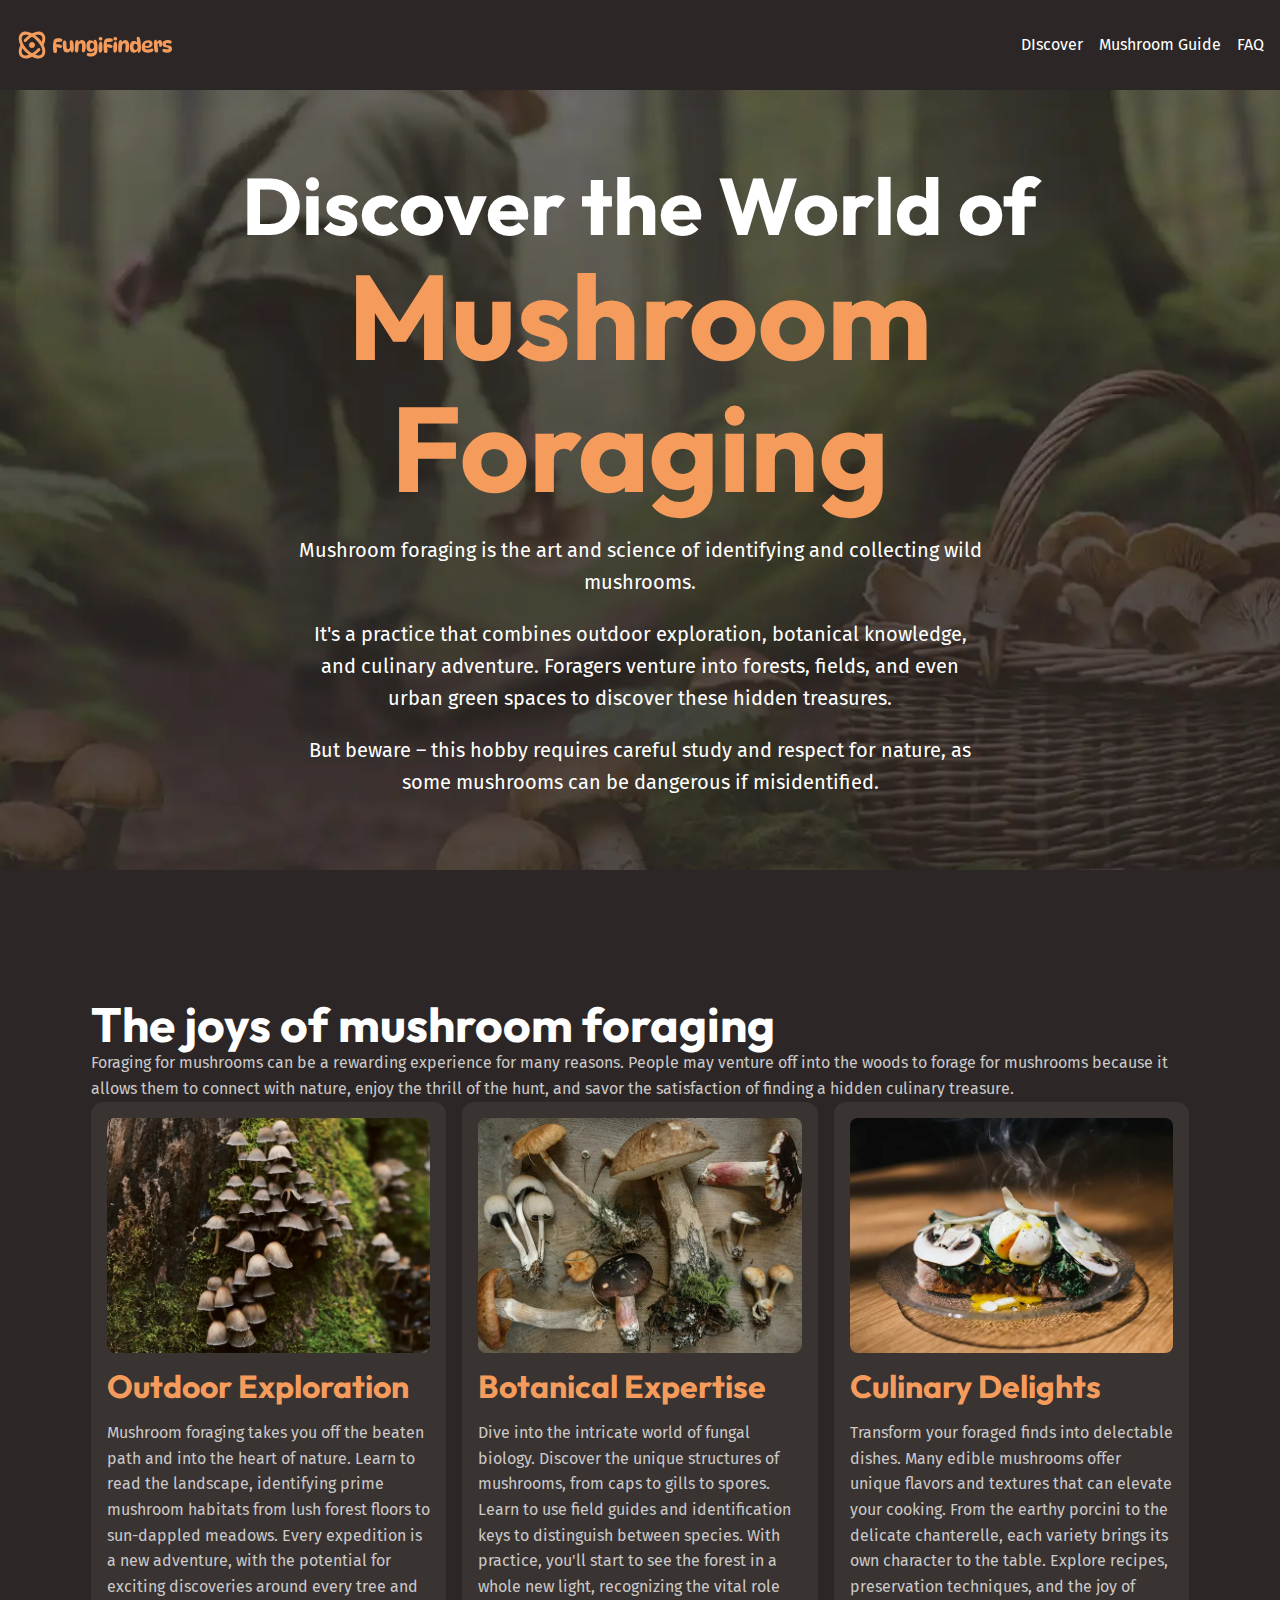
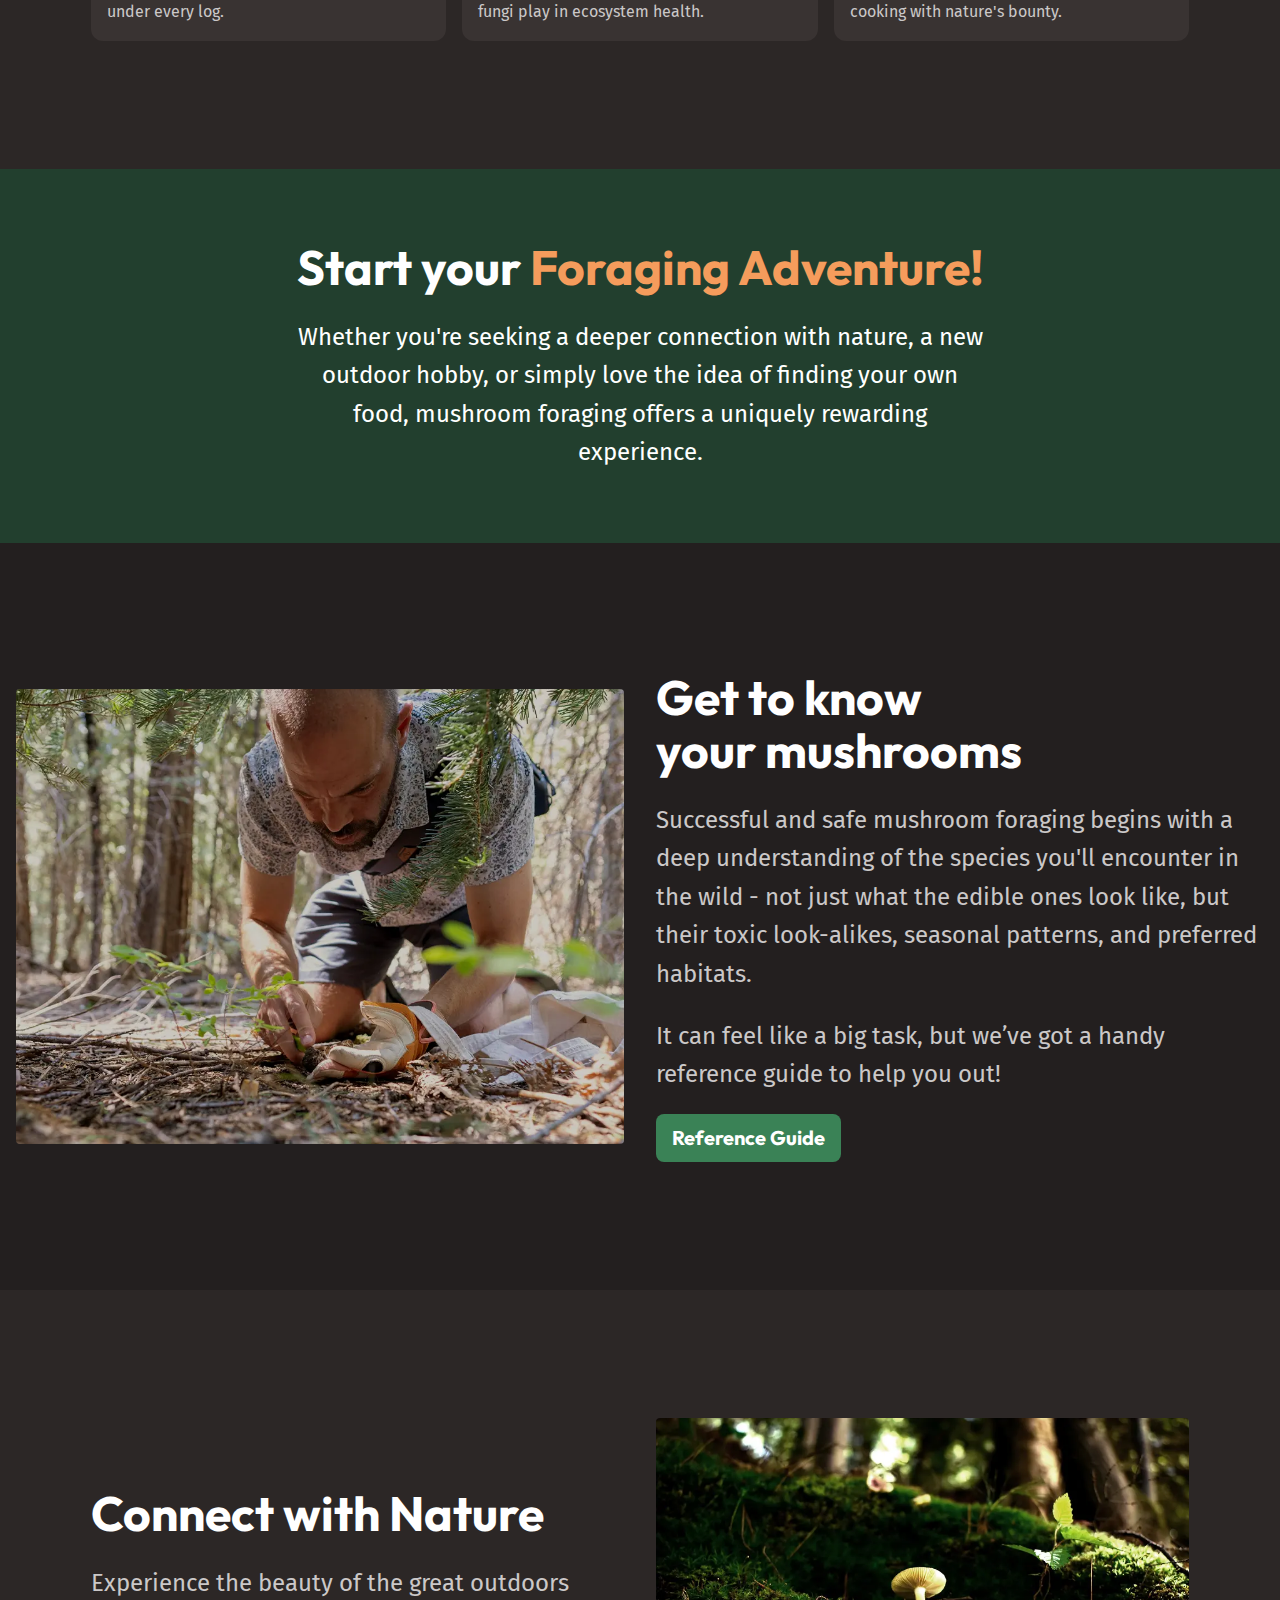
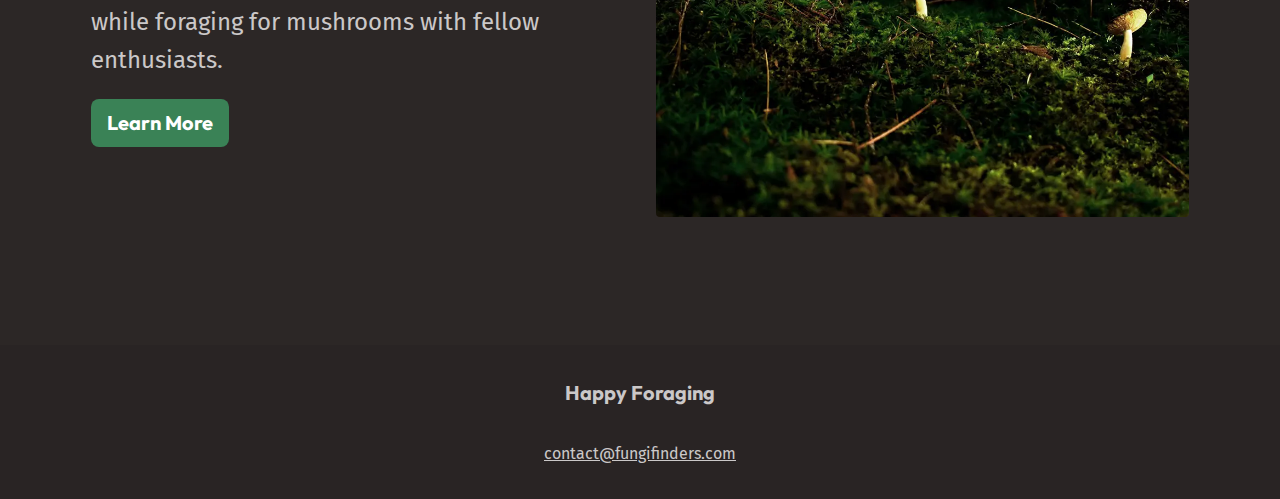
==== commit 9038ae05: "Added function to the hamburger menu" ====
--- a/index.html
+++ b/index.html
@@ -203,5 +203,6 @@
         <a href="mailto:contact@fungifinders.com">contact@fungifinders.com</a>
       </footer>
     </main>
+    <script src="/main.js"></script>
   </body>
 </html>
--- a/style.css
+++ b/style.css
@@ -248,12 +248,64 @@
     justify-content: space-between;
   }
 
+  [aria-controls="primary-nav"] {
+    z-index: 100;
+    background: transparent;
+    border: 0;
+    cursor: pointer;
+
+    img {
+      border-radius: 0;
+    }
+  }
+
+  [aria-controls="primary-nav"] {
+    display: none;
+  }
+
   .primary-nav {
     ul {
       display: flex;
       flex-wrap: wrap;
       gap: 1rem;
       list-style: none;
+    }
+
+    a {
+      text-decoration: none;
+    }
+
+    @media (width < 760px) {
+      display: none;
+      position: absolute;
+      z-index: 10;
+      top: 0;
+      right: 0;
+      padding: 2rem;
+      font-size: var(--font-size-lg);
+      font-weight: 700;
+      font-family: var(--ff-heading);
+      border-radius: 0 0 0 var(--border-radius-3);
+      background-color: var(--background-accent-main);
+
+      ul {
+        flex-direction: column;
+      }
+
+      li + li {
+        margin-block-start: 1.5rem;
+        padding-block-start: 1.5rem;
+        border-top: 2px solid var(--background-accent-light);
+      }
+    }
+  }
+
+  @media (width < 760px) {
+    [aria-controls="primary-nav"] {
+      display: block;
+    }
+    [aria-expanded="true"] + .primary-nav {
+      display: block;
     }
   }
 
